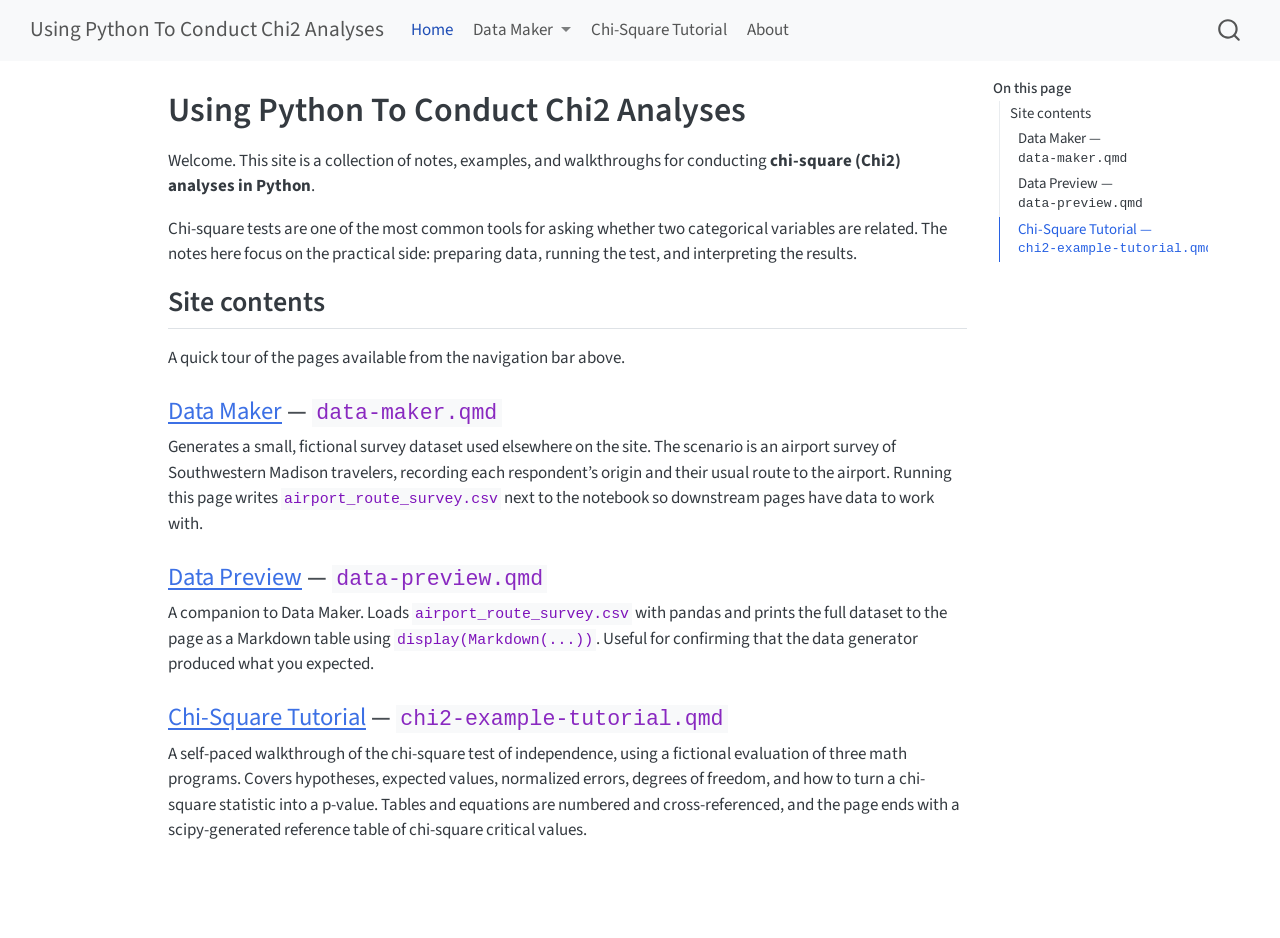
==== index.html @ 6bb022f2 "Built site for gh-pages" ====
<!DOCTYPE html>
<html xmlns="http://www.w3.org/1999/xhtml" lang="en" xml:lang="en"><head>

<meta charset="utf-8">
<meta name="generator" content="quarto-1.6.39">

<meta name="viewport" content="width=device-width, initial-scale=1.0, user-scalable=yes">


<title>Using Python To Conduct Chi2 Analyses</title>
<style>
code{white-space: pre-wrap;}
span.smallcaps{font-variant: small-caps;}
div.columns{display: flex; gap: min(4vw, 1.5em);}
div.column{flex: auto; overflow-x: auto;}
div.hanging-indent{margin-left: 1.5em; text-indent: -1.5em;}
ul.task-list{list-style: none;}
ul.task-list li input[type="checkbox"] {
  width: 0.8em;
  margin: 0 0.8em 0.2em -1em; /* quarto-specific, see https://github.com/quarto-dev/quarto-cli/issues/4556 */ 
  vertical-align: middle;
}
</style>


<script src="site_libs/quarto-nav/quarto-nav.js"></script>
<script src="site_libs/quarto-nav/headroom.min.js"></script>
<script src="site_libs/clipboard/clipboard.min.js"></script>
<script src="site_libs/quarto-search/autocomplete.umd.js"></script>
<script src="site_libs/quarto-search/fuse.min.js"></script>
<script src="site_libs/quarto-search/quarto-search.js"></script>
<meta name="quarto:offset" content="./">
<script src="site_libs/quarto-html/quarto.js"></script>
<script src="site_libs/quarto-html/popper.min.js"></script>
<script src="site_libs/quarto-html/tippy.umd.min.js"></script>
<script src="site_libs/quarto-html/anchor.min.js"></script>
<link href="site_libs/quarto-html/tippy.css" rel="stylesheet">
<link href="site_libs/quarto-html/quarto-syntax-highlighting-e26003cea8cd680ca0c55a263523d882.css" rel="stylesheet" id="quarto-text-highlighting-styles">
<script src="site_libs/bootstrap/bootstrap.min.js"></script>
<link href="site_libs/bootstrap/bootstrap-icons.css" rel="stylesheet">
<link href="site_libs/bootstrap/bootstrap-6bd9cfa162949bde0a231f530c97869d.min.css" rel="stylesheet" append-hash="true" id="quarto-bootstrap" data-mode="light">
<script id="quarto-search-options" type="application/json">{
  "location": "navbar",
  "copy-button": false,
  "collapse-after": 3,
  "panel-placement": "end",
  "type": "overlay",
  "limit": 50,
  "keyboard-shortcut": [
    "f",
    "/",
    "s"
  ],
  "show-item-context": false,
  "language": {
    "search-no-results-text": "No results",
    "search-matching-documents-text": "matching documents",
    "search-copy-link-title": "Copy link to search",
    "search-hide-matches-text": "Hide additional matches",
    "search-more-match-text": "more match in this document",
    "search-more-matches-text": "more matches in this document",
    "search-clear-button-title": "Clear",
    "search-text-placeholder": "",
    "search-detached-cancel-button-title": "Cancel",
    "search-submit-button-title": "Submit",
    "search-label": "Search"
  }
}</script>


<link rel="stylesheet" href="styles.css">
</head>

<body class="nav-fixed">

<div id="quarto-search-results"></div>
  <header id="quarto-header" class="headroom fixed-top">
    <nav class="navbar navbar-expand-lg " data-bs-theme="dark">
      <div class="navbar-container container-fluid">
      <div class="navbar-brand-container mx-auto">
    <a class="navbar-brand" href="./index.html">
    <span class="navbar-title">Using Python To Conduct Chi2 Analyses</span>
    </a>
  </div>
            <div id="quarto-search" class="" title="Search"></div>
          <button class="navbar-toggler" type="button" data-bs-toggle="collapse" data-bs-target="#navbarCollapse" aria-controls="navbarCollapse" role="menu" aria-expanded="false" aria-label="Toggle navigation" onclick="if (window.quartoToggleHeadroom) { window.quartoToggleHeadroom(); }">
  <span class="navbar-toggler-icon"></span>
</button>
          <div class="collapse navbar-collapse" id="navbarCollapse">
            <ul class="navbar-nav navbar-nav-scroll me-auto">
  <li class="nav-item">
    <a class="nav-link active" href="./index.html" aria-current="page"> 
<span class="menu-text">Home</span></a>
  </li>  
  <li class="nav-item dropdown ">
    <a class="nav-link dropdown-toggle" href="#" id="nav-menu-data-maker" role="link" data-bs-toggle="dropdown" aria-expanded="false">
 <span class="menu-text">Data Maker</span>
    </a>
    <ul class="dropdown-menu" aria-labelledby="nav-menu-data-maker">    
        <li>
    <a class="dropdown-item" href="./data-maker.html">
 <span class="dropdown-text">Data Maker</span></a>
  </li>  
        <li>
    <a class="dropdown-item" href="./data-preview.html">
 <span class="dropdown-text">Data Preview</span></a>
  </li>  
    </ul>
  </li>
  <li class="nav-item">
    <a class="nav-link" href="./chi2-example-tutorial.html"> 
<span class="menu-text">Chi-Square Tutorial</span></a>
  </li>  
  <li class="nav-item">
    <a class="nav-link" href="./about.html"> 
<span class="menu-text">About</span></a>
  </li>  
</ul>
          </div> <!-- /navcollapse -->
            <div class="quarto-navbar-tools">
</div>
      </div> <!-- /container-fluid -->
    </nav>
</header>
<!-- content -->
<div id="quarto-content" class="quarto-container page-columns page-rows-contents page-layout-article page-navbar">
<!-- sidebar -->
<!-- margin-sidebar -->
    <div id="quarto-margin-sidebar" class="sidebar margin-sidebar">
        <nav id="TOC" role="doc-toc" class="toc-active">
    <h2 id="toc-title">On this page</h2>
   
  <ul>
  <li><a href="#site-contents" id="toc-site-contents" class="nav-link active" data-scroll-target="#site-contents">Site contents</a>
  <ul class="collapse">
  <li><a href="#data-maker-data-maker.qmd" id="toc-data-maker-data-maker.qmd" class="nav-link" data-scroll-target="#data-maker-data-maker.qmd">Data Maker — <code>data-maker.qmd</code></a></li>
  <li><a href="#data-preview-data-preview.qmd" id="toc-data-preview-data-preview.qmd" class="nav-link" data-scroll-target="#data-preview-data-preview.qmd">Data Preview — <code>data-preview.qmd</code></a></li>
  <li><a href="#chi-square-tutorial-chi2-example-tutorial.qmd" id="toc-chi-square-tutorial-chi2-example-tutorial.qmd" class="nav-link" data-scroll-target="#chi-square-tutorial-chi2-example-tutorial.qmd">Chi-Square Tutorial — <code>chi2-example-tutorial.qmd</code></a></li>
  </ul></li>
  </ul>
</nav>
    </div>
<!-- main -->
<main class="content" id="quarto-document-content">

<header id="title-block-header" class="quarto-title-block default">
<div class="quarto-title">
<h1 class="title">Using Python To Conduct Chi2 Analyses</h1>
</div>



<div class="quarto-title-meta">

    
  
    
  </div>
  


</header>


<p>Welcome. This site is a collection of notes, examples, and walkthroughs for conducting <strong>chi-square (Chi2) analyses in Python</strong>.</p>
<p>Chi-square tests are one of the most common tools for asking whether two categorical variables are related. The notes here focus on the practical side: preparing data, running the test, and interpreting the results.</p>
<section id="site-contents" class="level2">
<h2 class="anchored" data-anchor-id="site-contents">Site contents</h2>
<p>A quick tour of the pages available from the navigation bar above.</p>
<section id="data-maker-data-maker.qmd" class="level3">
<h3 class="anchored" data-anchor-id="data-maker-data-maker.qmd"><a href="./data-maker.html">Data Maker</a> — <code>data-maker.qmd</code></h3>
<p>Generates a small, fictional survey dataset used elsewhere on the site. The scenario is an airport survey of Southwestern Madison travelers, recording each respondent’s origin and their usual route to the airport. Running this page writes <code>airport_route_survey.csv</code> next to the notebook so downstream pages have data to work with.</p>
</section>
<section id="data-preview-data-preview.qmd" class="level3">
<h3 class="anchored" data-anchor-id="data-preview-data-preview.qmd"><a href="./data-preview.html">Data Preview</a> — <code>data-preview.qmd</code></h3>
<p>A companion to Data Maker. Loads <code>airport_route_survey.csv</code> with pandas and prints the full dataset to the page as a Markdown table using <code>display(Markdown(...))</code>. Useful for confirming that the data generator produced what you expected.</p>
</section>
<section id="chi-square-tutorial-chi2-example-tutorial.qmd" class="level3">
<h3 class="anchored" data-anchor-id="chi-square-tutorial-chi2-example-tutorial.qmd"><a href="./chi2-example-tutorial.html">Chi-Square Tutorial</a> — <code>chi2-example-tutorial.qmd</code></h3>
<p>A self-paced walkthrough of the chi-square test of independence, using a fictional evaluation of three math programs. Covers hypotheses, expected values, normalized errors, degrees of freedom, and how to turn a chi-square statistic into a p-value. Tables and equations are numbered and cross-referenced, and the page ends with a scipy-generated reference table of chi-square critical values.</p>


</section>
</section>

</main> <!-- /main -->
<script id="quarto-html-after-body" type="application/javascript">
window.document.addEventListener("DOMContentLoaded", function (event) {
  const toggleBodyColorMode = (bsSheetEl) => {
    const mode = bsSheetEl.getAttribute("data-mode");
    const bodyEl = window.document.querySelector("body");
    if (mode === "dark") {
      bodyEl.classList.add("quarto-dark");
      bodyEl.classList.remove("quarto-light");
    } else {
      bodyEl.classList.add("quarto-light");
      bodyEl.classList.remove("quarto-dark");
    }
  }
  const toggleBodyColorPrimary = () => {
    const bsSheetEl = window.document.querySelector("link#quarto-bootstrap");
    if (bsSheetEl) {
      toggleBodyColorMode(bsSheetEl);
    }
  }
  toggleBodyColorPrimary();  
  const icon = "";
  const anchorJS = new window.AnchorJS();
  anchorJS.options = {
    placement: 'right',
    icon: icon
  };
  anchorJS.add('.anchored');
  const isCodeAnnotation = (el) => {
    for (const clz of el.classList) {
      if (clz.startsWith('code-annotation-')) {                     
        return true;
      }
    }
    return false;
  }
  const onCopySuccess = function(e) {
    // button target
    const button = e.trigger;
    // don't keep focus
    button.blur();
    // flash "checked"
    button.classList.add('code-copy-button-checked');
    var currentTitle = button.getAttribute("title");
    button.setAttribute("title", "Copied!");
    let tooltip;
    if (window.bootstrap) {
      button.setAttribute("data-bs-toggle", "tooltip");
      button.setAttribute("data-bs-placement", "left");
      button.setAttribute("data-bs-title", "Copied!");
      tooltip = new bootstrap.Tooltip(button, 
        { trigger: "manual", 
          customClass: "code-copy-button-tooltip",
          offset: [0, -8]});
      tooltip.show();    
    }
    setTimeout(function() {
      if (tooltip) {
        tooltip.hide();
        button.removeAttribute("data-bs-title");
        button.removeAttribute("data-bs-toggle");
        button.removeAttribute("data-bs-placement");
      }
      button.setAttribute("title", currentTitle);
      button.classList.remove('code-copy-button-checked');
    }, 1000);
    // clear code selection
    e.clearSelection();
  }
  const getTextToCopy = function(trigger) {
      const codeEl = trigger.previousElementSibling.cloneNode(true);
      for (const childEl of codeEl.children) {
        if (isCodeAnnotation(childEl)) {
          childEl.remove();
        }
      }
      return codeEl.innerText;
  }
  const clipboard = new window.ClipboardJS('.code-copy-button:not([data-in-quarto-modal])', {
    text: getTextToCopy
  });
  clipboard.on('success', onCopySuccess);
  if (window.document.getElementById('quarto-embedded-source-code-modal')) {
    const clipboardModal = new window.ClipboardJS('.code-copy-button[data-in-quarto-modal]', {
      text: getTextToCopy,
      container: window.document.getElementById('quarto-embedded-source-code-modal')
    });
    clipboardModal.on('success', onCopySuccess);
  }
    var localhostRegex = new RegExp(/^(?:http|https):\/\/localhost\:?[0-9]*\//);
    var mailtoRegex = new RegExp(/^mailto:/);
      var filterRegex = new RegExp('/' + window.location.host + '/');
    var isInternal = (href) => {
        return filterRegex.test(href) || localhostRegex.test(href) || mailtoRegex.test(href);
    }
    // Inspect non-navigation links and adorn them if external
 	var links = window.document.querySelectorAll('a[href]:not(.nav-link):not(.navbar-brand):not(.toc-action):not(.sidebar-link):not(.sidebar-item-toggle):not(.pagination-link):not(.no-external):not([aria-hidden]):not(.dropdown-item):not(.quarto-navigation-tool):not(.about-link)');
    for (var i=0; i<links.length; i++) {
      const link = links[i];
      if (!isInternal(link.href)) {
        // undo the damage that might have been done by quarto-nav.js in the case of
        // links that we want to consider external
        if (link.dataset.originalHref !== undefined) {
          link.href = link.dataset.originalHref;
        }
      }
    }
  function tippyHover(el, contentFn, onTriggerFn, onUntriggerFn) {
    const config = {
      allowHTML: true,
      maxWidth: 500,
      delay: 100,
      arrow: false,
      appendTo: function(el) {
          return el.parentElement;
      },
      interactive: true,
      interactiveBorder: 10,
      theme: 'quarto',
      placement: 'bottom-start',
    };
    if (contentFn) {
      config.content = contentFn;
    }
    if (onTriggerFn) {
      config.onTrigger = onTriggerFn;
    }
    if (onUntriggerFn) {
      config.onUntrigger = onUntriggerFn;
    }
    window.tippy(el, config); 
  }
  const noterefs = window.document.querySelectorAll('a[role="doc-noteref"]');
  for (var i=0; i<noterefs.length; i++) {
    const ref = noterefs[i];
    tippyHover(ref, function() {
      // use id or data attribute instead here
      let href = ref.getAttribute('data-footnote-href') || ref.getAttribute('href');
      try { href = new URL(href).hash; } catch {}
      const id = href.replace(/^#\/?/, "");
      const note = window.document.getElementById(id);
      if (note) {
        return note.innerHTML;
      } else {
        return "";
      }
    });
  }
  const xrefs = window.document.querySelectorAll('a.quarto-xref');
  const processXRef = (id, note) => {
    // Strip column container classes
    const stripColumnClz = (el) => {
      el.classList.remove("page-full", "page-columns");
      if (el.children) {
        for (const child of el.children) {
          stripColumnClz(child);
        }
      }
    }
    stripColumnClz(note)
    if (id === null || id.startsWith('sec-')) {
      // Special case sections, only their first couple elements
      const container = document.createElement("div");
      if (note.children && note.children.length > 2) {
        container.appendChild(note.children[0].cloneNode(true));
        for (let i = 1; i < note.children.length; i++) {
          const child = note.children[i];
          if (child.tagName === "P" && child.innerText === "") {
            continue;
          } else {
            container.appendChild(child.cloneNode(true));
            break;
          }
        }
        if (window.Quarto?.typesetMath) {
          window.Quarto.typesetMath(container);
        }
        return container.innerHTML
      } else {
        if (window.Quarto?.typesetMath) {
          window.Quarto.typesetMath(note);
        }
        return note.innerHTML;
      }
    } else {
      // Remove any anchor links if they are present
      const anchorLink = note.querySelector('a.anchorjs-link');
      if (anchorLink) {
        anchorLink.remove();
      }
      if (window.Quarto?.typesetMath) {
        window.Quarto.typesetMath(note);
      }
      if (note.classList.contains("callout")) {
        return note.outerHTML;
      } else {
        return note.innerHTML;
      }
    }
  }
  for (var i=0; i<xrefs.length; i++) {
    const xref = xrefs[i];
    tippyHover(xref, undefined, function(instance) {
      instance.disable();
      let url = xref.getAttribute('href');
      let hash = undefined; 
      if (url.startsWith('#')) {
        hash = url;
      } else {
        try { hash = new URL(url).hash; } catch {}
      }
      if (hash) {
        const id = hash.replace(/^#\/?/, "");
        const note = window.document.getElementById(id);
        if (note !== null) {
          try {
            const html = processXRef(id, note.cloneNode(true));
            instance.setContent(html);
          } finally {
            instance.enable();
            instance.show();
          }
        } else {
          // See if we can fetch this
          fetch(url.split('#')[0])
          .then(res => res.text())
          .then(html => {
            const parser = new DOMParser();
            const htmlDoc = parser.parseFromString(html, "text/html");
            const note = htmlDoc.getElementById(id);
            if (note !== null) {
              const html = processXRef(id, note);
              instance.setContent(html);
            } 
          }).finally(() => {
            instance.enable();
            instance.show();
          });
        }
      } else {
        // See if we can fetch a full url (with no hash to target)
        // This is a special case and we should probably do some content thinning / targeting
        fetch(url)
        .then(res => res.text())
        .then(html => {
          const parser = new DOMParser();
          const htmlDoc = parser.parseFromString(html, "text/html");
          const note = htmlDoc.querySelector('main.content');
          if (note !== null) {
            // This should only happen for chapter cross references
            // (since there is no id in the URL)
            // remove the first header
            if (note.children.length > 0 && note.children[0].tagName === "HEADER") {
              note.children[0].remove();
            }
            const html = processXRef(null, note);
            instance.setContent(html);
          } 
        }).finally(() => {
          instance.enable();
          instance.show();
        });
      }
    }, function(instance) {
    });
  }
      let selectedAnnoteEl;
      const selectorForAnnotation = ( cell, annotation) => {
        let cellAttr = 'data-code-cell="' + cell + '"';
        let lineAttr = 'data-code-annotation="' +  annotation + '"';
        const selector = 'span[' + cellAttr + '][' + lineAttr + ']';
        return selector;
      }
      const selectCodeLines = (annoteEl) => {
        const doc = window.document;
        const targetCell = annoteEl.getAttribute("data-target-cell");
        const targetAnnotation = annoteEl.getAttribute("data-target-annotation");
        const annoteSpan = window.document.querySelector(selectorForAnnotation(targetCell, targetAnnotation));
        const lines = annoteSpan.getAttribute("data-code-lines").split(",");
        const lineIds = lines.map((line) => {
          return targetCell + "-" + line;
        })
        let top = null;
        let height = null;
        let parent = null;
        if (lineIds.length > 0) {
            //compute the position of the single el (top and bottom and make a div)
            const el = window.document.getElementById(lineIds[0]);
            top = el.offsetTop;
            height = el.offsetHeight;
            parent = el.parentElement.parentElement;
          if (lineIds.length > 1) {
            const lastEl = window.document.getElementById(lineIds[lineIds.length - 1]);
            const bottom = lastEl.offsetTop + lastEl.offsetHeight;
            height = bottom - top;
          }
          if (top !== null && height !== null && parent !== null) {
            // cook up a div (if necessary) and position it 
            let div = window.document.getElementById("code-annotation-line-highlight");
            if (div === null) {
              div = window.document.createElement("div");
              div.setAttribute("id", "code-annotation-line-highlight");
              div.style.position = 'absolute';
              parent.appendChild(div);
            }
            div.style.top = top - 2 + "px";
            div.style.height = height + 4 + "px";
            div.style.left = 0;
            let gutterDiv = window.document.getElementById("code-annotation-line-highlight-gutter");
            if (gutterDiv === null) {
              gutterDiv = window.document.createElement("div");
              gutterDiv.setAttribute("id", "code-annotation-line-highlight-gutter");
              gutterDiv.style.position = 'absolute';
              const codeCell = window.document.getElementById(targetCell);
              const gutter = codeCell.querySelector('.code-annotation-gutter');
              gutter.appendChild(gutterDiv);
            }
            gutterDiv.style.top = top - 2 + "px";
            gutterDiv.style.height = height + 4 + "px";
          }
          selectedAnnoteEl = annoteEl;
        }
      };
      const unselectCodeLines = () => {
        const elementsIds = ["code-annotation-line-highlight", "code-annotation-line-highlight-gutter"];
        elementsIds.forEach((elId) => {
          const div = window.document.getElementById(elId);
          if (div) {
            div.remove();
          }
        });
        selectedAnnoteEl = undefined;
      };
        // Handle positioning of the toggle
    window.addEventListener(
      "resize",
      throttle(() => {
        elRect = undefined;
        if (selectedAnnoteEl) {
          selectCodeLines(selectedAnnoteEl);
        }
      }, 10)
    );
    function throttle(fn, ms) {
    let throttle = false;
    let timer;
      return (...args) => {
        if(!throttle) { // first call gets through
            fn.apply(this, args);
            throttle = true;
        } else { // all the others get throttled
            if(timer) clearTimeout(timer); // cancel #2
            timer = setTimeout(() => {
              fn.apply(this, args);
              timer = throttle = false;
            }, ms);
        }
      };
    }
      // Attach click handler to the DT
      const annoteDls = window.document.querySelectorAll('dt[data-target-cell]');
      for (const annoteDlNode of annoteDls) {
        annoteDlNode.addEventListener('click', (event) => {
          const clickedEl = event.target;
          if (clickedEl !== selectedAnnoteEl) {
            unselectCodeLines();
            const activeEl = window.document.querySelector('dt[data-target-cell].code-annotation-active');
            if (activeEl) {
              activeEl.classList.remove('code-annotation-active');
            }
            selectCodeLines(clickedEl);
            clickedEl.classList.add('code-annotation-active');
          } else {
            // Unselect the line
            unselectCodeLines();
            clickedEl.classList.remove('code-annotation-active');
          }
        });
      }
  const findCites = (el) => {
    const parentEl = el.parentElement;
    if (parentEl) {
      const cites = parentEl.dataset.cites;
      if (cites) {
        return {
          el,
          cites: cites.split(' ')
        };
      } else {
        return findCites(el.parentElement)
      }
    } else {
      return undefined;
    }
  };
  var bibliorefs = window.document.querySelectorAll('a[role="doc-biblioref"]');
  for (var i=0; i<bibliorefs.length; i++) {
    const ref = bibliorefs[i];
    const citeInfo = findCites(ref);
    if (citeInfo) {
      tippyHover(citeInfo.el, function() {
        var popup = window.document.createElement('div');
        citeInfo.cites.forEach(function(cite) {
          var citeDiv = window.document.createElement('div');
          citeDiv.classList.add('hanging-indent');
          citeDiv.classList.add('csl-entry');
          var biblioDiv = window.document.getElementById('ref-' + cite);
          if (biblioDiv) {
            citeDiv.innerHTML = biblioDiv.innerHTML;
          }
          popup.appendChild(citeDiv);
        });
        return popup.innerHTML;
      });
    }
  }
});
</script>
</div> <!-- /content -->




</body></html>
---- site_libs/quarto-html/tippy.css ----
.tippy-box[data-animation=fade][data-state=hidden]{opacity:0}[data-tippy-root]{max-width:calc(100vw - 10px)}.tippy-box{position:relative;background-color:#333;color:#fff;border-radius:4px;font-size:14px;line-height:1.4;white-space:normal;outline:0;transition-property:transform,visibility,opacity}.tippy-box[data-placement^=top]>.tippy-arrow{bottom:0}.tippy-box[data-placement^=top]>.tippy-arrow:before{bottom:-7px;left:0;border-width:8px 8px 0;border-top-color:initial;transform-origin:center top}.tippy-box[data-placement^=bottom]>.tippy-arrow{top:0}.tippy-box[data-placement^=bottom]>.tippy-arrow:before{top:-7px;left:0;border-width:0 8px 8px;border-bottom-color:initial;transform-origin:center bottom}.tippy-box[data-placement^=left]>.tippy-arrow{right:0}.tippy-box[data-placement^=left]>.tippy-arrow:before{border-width:8px 0 8px 8px;border-left-color:initial;right:-7px;transform-origin:center left}.tippy-box[data-placement^=right]>.tippy-arrow{left:0}.tippy-box[data-placement^=right]>.tippy-arrow:before{left:-7px;border-width:8px 8px 8px 0;border-right-color:initial;transform-origin:center right}.tippy-box[data-inertia][data-state=visible]{transition-timing-function:cubic-bezier(.54,1.5,.38,1.11)}.tippy-arrow{width:16px;height:16px;color:#333}.tippy-arrow:before{content:"";position:absolute;border-color:transparent;border-style:solid}.tippy-content{position:relative;padding:5px 9px;z-index:1}
---- site_libs/quarto-html/quarto-syntax-highlighting-e26003cea8cd680ca0c55a263523d882.css ----
/* quarto syntax highlight colors */
:root {
  --quarto-hl-ot-color: #003B4F;
  --quarto-hl-at-color: #657422;
  --quarto-hl-ss-color: #20794D;
  --quarto-hl-an-color: #5E5E5E;
  --quarto-hl-fu-color: #4758AB;
  --quarto-hl-st-color: #20794D;
  --quarto-hl-cf-color: #003B4F;
  --quarto-hl-op-color: #5E5E5E;
  --quarto-hl-er-color: #AD0000;
  --quarto-hl-bn-color: #AD0000;
  --quarto-hl-al-color: #AD0000;
  --quarto-hl-va-color: #111111;
  --quarto-hl-bu-color: inherit;
  --quarto-hl-ex-color: inherit;
  --quarto-hl-pp-color: #AD0000;
  --quarto-hl-in-color: #5E5E5E;
  --quarto-hl-vs-color: #20794D;
  --quarto-hl-wa-color: #5E5E5E;
  --quarto-hl-do-color: #5E5E5E;
  --quarto-hl-im-color: #00769E;
  --quarto-hl-ch-color: #20794D;
  --quarto-hl-dt-color: #AD0000;
  --quarto-hl-fl-color: #AD0000;
  --quarto-hl-co-color: #5E5E5E;
  --quarto-hl-cv-color: #5E5E5E;
  --quarto-hl-cn-color: #8f5902;
  --quarto-hl-sc-color: #5E5E5E;
  --quarto-hl-dv-color: #AD0000;
  --quarto-hl-kw-color: #003B4F;
}

/* other quarto variables */
:root {
  --quarto-font-monospace: SFMono-Regular, Menlo, Monaco, Consolas, "Liberation Mono", "Courier New", monospace;
}

pre > code.sourceCode > span {
  color: #003B4F;
}

code span {
  color: #003B4F;
}

code.sourceCode > span {
  color: #003B4F;
}

div.sourceCode,
div.sourceCode pre.sourceCode {
  color: #003B4F;
}

code span.ot {
  color: #003B4F;
  font-style: inherit;
}

code span.at {
  color: #657422;
  font-style: inherit;
}

code span.ss {
  color: #20794D;
  font-style: inherit;
}

code span.an {
  color: #5E5E5E;
  font-style: inherit;
}

code span.fu {
  color: #4758AB;
  font-style: inherit;
}

code span.st {
  color: #20794D;
  font-style: inherit;
}

code span.cf {
  color: #003B4F;
  font-weight: bold;
  font-style: inherit;
}

code span.op {
  color: #5E5E5E;
  font-style: inherit;
}

code span.er {
  color: #AD0000;
  font-style: inherit;
}

code span.bn {
  color: #AD0000;
  font-style: inherit;
}

code span.al {
  color: #AD0000;
  font-style: inherit;
}

code span.va {
  color: #111111;
  font-style: inherit;
}

code span.bu {
  font-style: inherit;
}

code span.ex {
  font-style: inherit;
}

code span.pp {
  color: #AD0000;
  font-style: inherit;
}

code span.in {
  color: #5E5E5E;
  font-style: inherit;
}

code span.vs {
  color: #20794D;
  font-style: inherit;
}

code span.wa {
  color: #5E5E5E;
  font-style: italic;
}

code span.do {
  color: #5E5E5E;
  font-style: italic;
}

code span.im {
  color: #00769E;
  font-style: inherit;
}

code span.ch {
  color: #20794D;
  font-style: inherit;
}

code span.dt {
  color: #AD0000;
  font-style: inherit;
}

code span.fl {
  color: #AD0000;
  font-style: inherit;
}

code span.co {
  color: #5E5E5E;
  font-style: inherit;
}

code span.cv {
  color: #5E5E5E;
  font-style: italic;
}

code span.cn {
  color: #8f5902;
  font-style: inherit;
}

code span.sc {
  color: #5E5E5E;
  font-style: inherit;
}

code span.dv {
  color: #AD0000;
  font-style: inherit;
}

code span.kw {
  color: #003B4F;
  font-weight: bold;
  font-style: inherit;
}

.prevent-inlining {
  content: "</";
}

/*# sourceMappingURL=e90e9ab646ea9b1aaa61e089606e0f97.css.map */
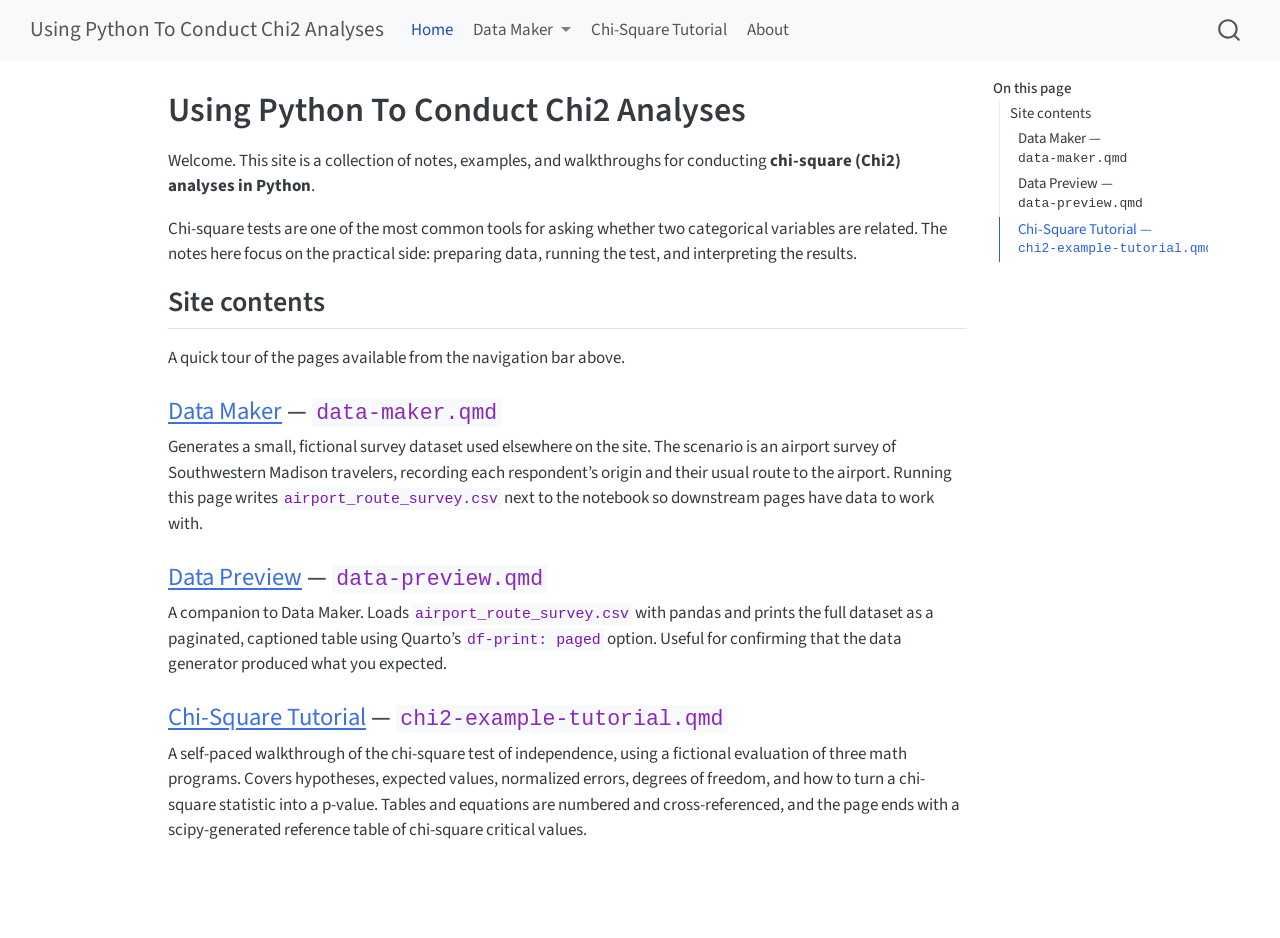
==== commit 01ca57b0: "Built site for gh-pages" ====
--- a/index.html
+++ b/index.html
@@ -173,7 +173,7 @@
 </section>
 <section id="data-preview-data-preview.qmd" class="level3">
 <h3 class="anchored" data-anchor-id="data-preview-data-preview.qmd"><a href="./data-preview.html">Data Preview</a> — <code>data-preview.qmd</code></h3>
-<p>A companion to Data Maker. Loads <code>airport_route_survey.csv</code> with pandas and prints the full dataset to the page as a Markdown table using <code>display(Markdown(...))</code>. Useful for confirming that the data generator produced what you expected.</p>
+<p>A companion to Data Maker. Loads <code>airport_route_survey.csv</code> with pandas and prints the full dataset as a paginated, captioned table using Quarto’s <code>df-print: paged</code> option. Useful for confirming that the data generator produced what you expected.</p>
 </section>
 <section id="chi-square-tutorial-chi2-example-tutorial.qmd" class="level3">
 <h3 class="anchored" data-anchor-id="chi-square-tutorial-chi2-example-tutorial.qmd"><a href="./chi2-example-tutorial.html">Chi-Square Tutorial</a> — <code>chi2-example-tutorial.qmd</code></h3>
@@ -274,7 +274,7 @@
   }
     var localhostRegex = new RegExp(/^(?:http|https):\/\/localhost\:?[0-9]*\//);
     var mailtoRegex = new RegExp(/^mailto:/);
-      var filterRegex = new RegExp('/' + window.location.host + '/');
+      var filterRegex = new RegExp("https:\/\/adamrossnelson\.github\.io\/airport-chi2\/");
     var isInternal = (href) => {
         return filterRegex.test(href) || localhostRegex.test(href) || mailtoRegex.test(href);
     }
--- a/styles.css
+++ b/styles.css
@@ -0,0 +1,12 @@
+/* css styles */
+
+.ring-green, .ring-red, .ring-blue, .ring-gold {
+  border-radius: 999px;
+  padding: 0 0.45em;
+  border: 3px solid;
+}
+.ring-green { border-color: #4caf50; }
+.ring-red   { border-color: #c62828; }
+.ring-blue  { border-color: #1e4e8c; }
+.ring-gold  { border-color: #f4b400; }
+
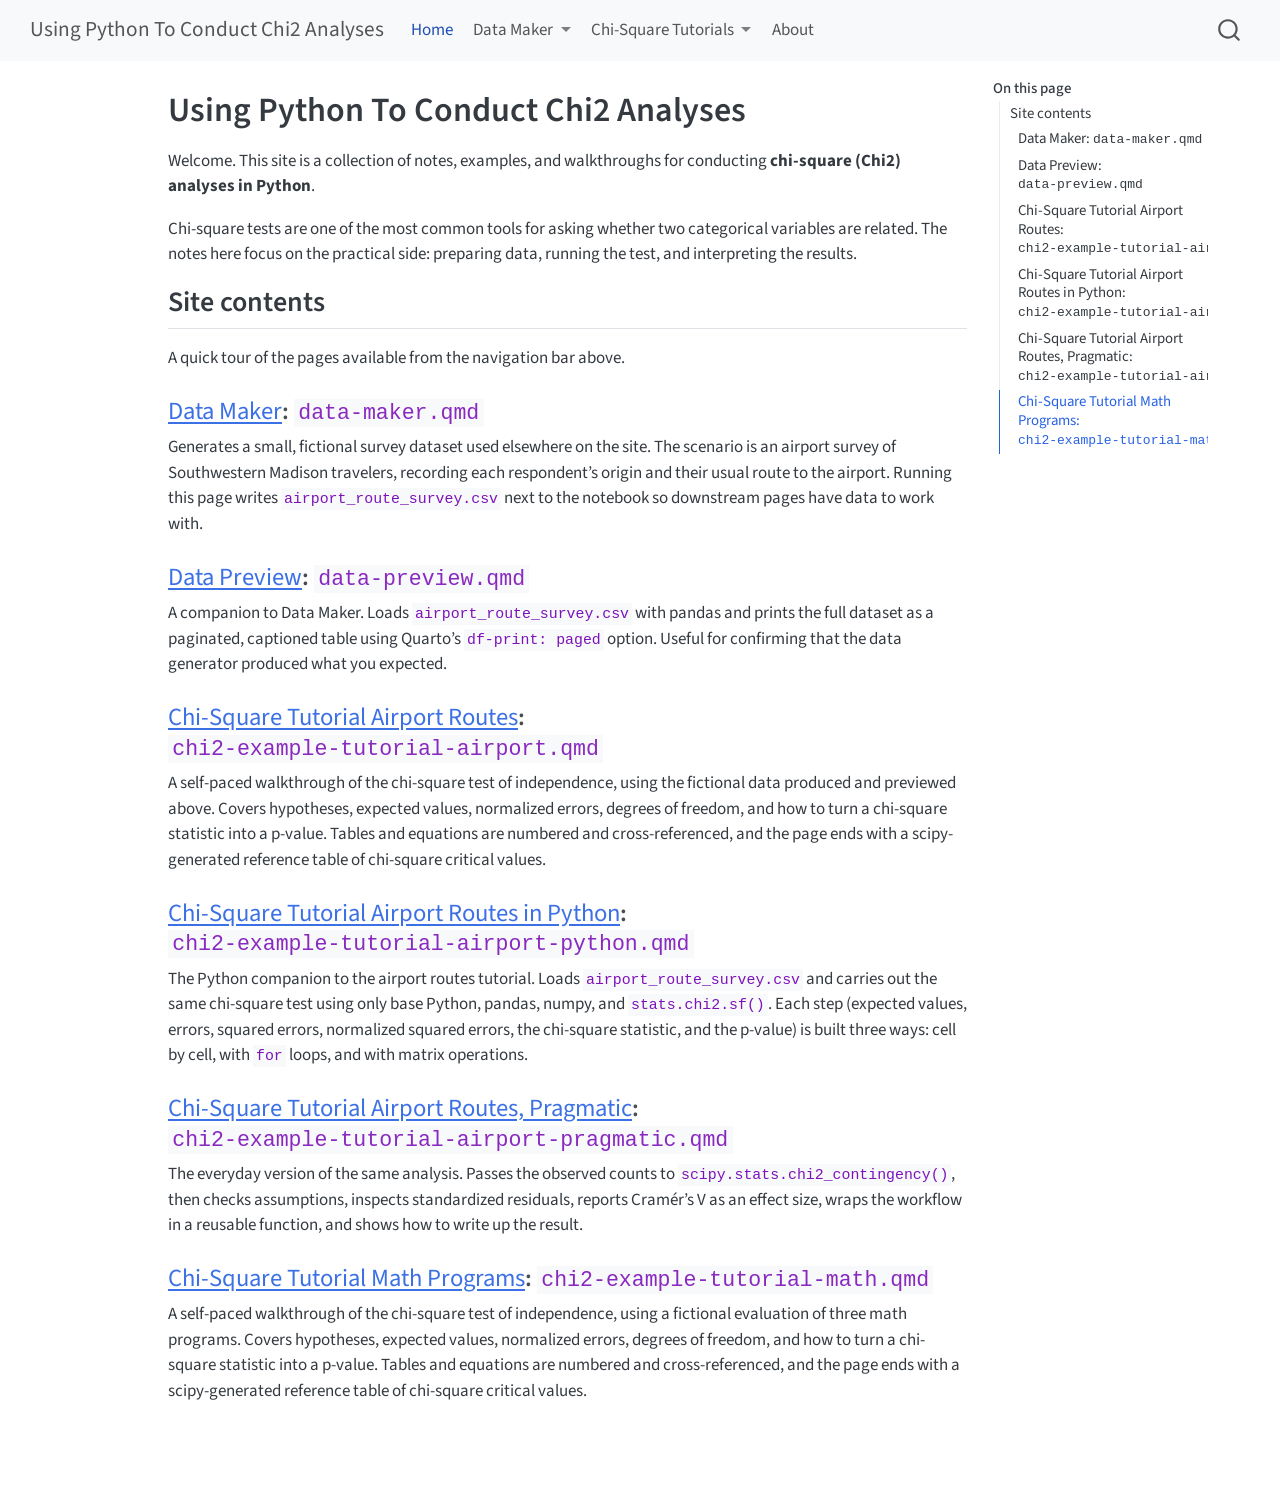
==== commit c821b929: "Built site for gh-pages" ====
--- a/index.html
+++ b/index.html
@@ -107,10 +107,29 @@
   </li>  
     </ul>
   </li>
-  <li class="nav-item">
-    <a class="nav-link" href="./chi2-example-tutorial.html"> 
-<span class="menu-text">Chi-Square Tutorial</span></a>
-  </li>  
+  <li class="nav-item dropdown ">
+    <a class="nav-link dropdown-toggle" href="#" id="nav-menu-chi-square-tutorials" role="link" data-bs-toggle="dropdown" aria-expanded="false">
+ <span class="menu-text">Chi-Square Tutorials</span>
+    </a>
+    <ul class="dropdown-menu" aria-labelledby="nav-menu-chi-square-tutorials">    
+        <li>
+    <a class="dropdown-item" href="./chi2-example-tutorial-airport.html">
+ <span class="dropdown-text">Airport Routes</span></a>
+  </li>  
+        <li>
+    <a class="dropdown-item" href="./chi2-example-tutorial-airport-python.html">
+ <span class="dropdown-text">Airport Routes in Python</span></a>
+  </li>  
+        <li>
+    <a class="dropdown-item" href="./chi2-example-tutorial-airport-pragmatic.html">
+ <span class="dropdown-text">Airport Routes, Pragmatic</span></a>
+  </li>  
+        <li>
+    <a class="dropdown-item" href="./chi2-example-tutorial-math.html">
+ <span class="dropdown-text">Math Programs</span></a>
+  </li>  
+    </ul>
+  </li>
   <li class="nav-item">
     <a class="nav-link" href="./about.html"> 
 <span class="menu-text">About</span></a>
@@ -133,9 +152,12 @@
   <ul>
   <li><a href="#site-contents" id="toc-site-contents" class="nav-link active" data-scroll-target="#site-contents">Site contents</a>
   <ul class="collapse">
-  <li><a href="#data-maker-data-maker.qmd" id="toc-data-maker-data-maker.qmd" class="nav-link" data-scroll-target="#data-maker-data-maker.qmd">Data Maker — <code>data-maker.qmd</code></a></li>
-  <li><a href="#data-preview-data-preview.qmd" id="toc-data-preview-data-preview.qmd" class="nav-link" data-scroll-target="#data-preview-data-preview.qmd">Data Preview — <code>data-preview.qmd</code></a></li>
-  <li><a href="#chi-square-tutorial-chi2-example-tutorial.qmd" id="toc-chi-square-tutorial-chi2-example-tutorial.qmd" class="nav-link" data-scroll-target="#chi-square-tutorial-chi2-example-tutorial.qmd">Chi-Square Tutorial — <code>chi2-example-tutorial.qmd</code></a></li>
+  <li><a href="#data-maker-data-maker.qmd" id="toc-data-maker-data-maker.qmd" class="nav-link" data-scroll-target="#data-maker-data-maker.qmd">Data Maker: <code>data-maker.qmd</code></a></li>
+  <li><a href="#data-preview-data-preview.qmd" id="toc-data-preview-data-preview.qmd" class="nav-link" data-scroll-target="#data-preview-data-preview.qmd">Data Preview: <code>data-preview.qmd</code></a></li>
+  <li><a href="#chi-square-tutorial-airport-routes-chi2-example-tutorial-airport.qmd" id="toc-chi-square-tutorial-airport-routes-chi2-example-tutorial-airport.qmd" class="nav-link" data-scroll-target="#chi-square-tutorial-airport-routes-chi2-example-tutorial-airport.qmd">Chi-Square Tutorial Airport Routes: <code>chi2-example-tutorial-airport.qmd</code></a></li>
+  <li><a href="#chi-square-tutorial-airport-routes-in-python-chi2-example-tutorial-airport-python.qmd" id="toc-chi-square-tutorial-airport-routes-in-python-chi2-example-tutorial-airport-python.qmd" class="nav-link" data-scroll-target="#chi-square-tutorial-airport-routes-in-python-chi2-example-tutorial-airport-python.qmd">Chi-Square Tutorial Airport Routes in Python: <code>chi2-example-tutorial-airport-python.qmd</code></a></li>
+  <li><a href="#chi-square-tutorial-airport-routes-pragmatic-chi2-example-tutorial-airport-pragmatic.qmd" id="toc-chi-square-tutorial-airport-routes-pragmatic-chi2-example-tutorial-airport-pragmatic.qmd" class="nav-link" data-scroll-target="#chi-square-tutorial-airport-routes-pragmatic-chi2-example-tutorial-airport-pragmatic.qmd">Chi-Square Tutorial Airport Routes, Pragmatic: <code>chi2-example-tutorial-airport-pragmatic.qmd</code></a></li>
+  <li><a href="#chi-square-tutorial-math-programs-chi2-example-tutorial-math.qmd" id="toc-chi-square-tutorial-math-programs-chi2-example-tutorial-math.qmd" class="nav-link" data-scroll-target="#chi-square-tutorial-math-programs-chi2-example-tutorial-math.qmd">Chi-Square Tutorial Math Programs: <code>chi2-example-tutorial-math.qmd</code></a></li>
   </ul></li>
   </ul>
 </nav>
@@ -168,15 +190,27 @@
 <h2 class="anchored" data-anchor-id="site-contents">Site contents</h2>
 <p>A quick tour of the pages available from the navigation bar above.</p>
 <section id="data-maker-data-maker.qmd" class="level3">
-<h3 class="anchored" data-anchor-id="data-maker-data-maker.qmd"><a href="./data-maker.html">Data Maker</a> — <code>data-maker.qmd</code></h3>
+<h3 class="anchored" data-anchor-id="data-maker-data-maker.qmd"><a href="./data-maker.html">Data Maker</a>: <code>data-maker.qmd</code></h3>
 <p>Generates a small, fictional survey dataset used elsewhere on the site. The scenario is an airport survey of Southwestern Madison travelers, recording each respondent’s origin and their usual route to the airport. Running this page writes <code>airport_route_survey.csv</code> next to the notebook so downstream pages have data to work with.</p>
 </section>
 <section id="data-preview-data-preview.qmd" class="level3">
-<h3 class="anchored" data-anchor-id="data-preview-data-preview.qmd"><a href="./data-preview.html">Data Preview</a> — <code>data-preview.qmd</code></h3>
+<h3 class="anchored" data-anchor-id="data-preview-data-preview.qmd"><a href="./data-preview.html">Data Preview</a>: <code>data-preview.qmd</code></h3>
 <p>A companion to Data Maker. Loads <code>airport_route_survey.csv</code> with pandas and prints the full dataset as a paginated, captioned table using Quarto’s <code>df-print: paged</code> option. Useful for confirming that the data generator produced what you expected.</p>
 </section>
-<section id="chi-square-tutorial-chi2-example-tutorial.qmd" class="level3">
-<h3 class="anchored" data-anchor-id="chi-square-tutorial-chi2-example-tutorial.qmd"><a href="./chi2-example-tutorial.html">Chi-Square Tutorial</a> — <code>chi2-example-tutorial.qmd</code></h3>
+<section id="chi-square-tutorial-airport-routes-chi2-example-tutorial-airport.qmd" class="level3">
+<h3 class="anchored" data-anchor-id="chi-square-tutorial-airport-routes-chi2-example-tutorial-airport.qmd"><a href="./chi2-example-tutorial-airport.html">Chi-Square Tutorial Airport Routes</a>: <code>chi2-example-tutorial-airport.qmd</code></h3>
+<p>A self-paced walkthrough of the chi-square test of independence, using the fictional data produced and previewed above. Covers hypotheses, expected values, normalized errors, degrees of freedom, and how to turn a chi-square statistic into a p-value. Tables and equations are numbered and cross-referenced, and the page ends with a scipy-generated reference table of chi-square critical values.</p>
+</section>
+<section id="chi-square-tutorial-airport-routes-in-python-chi2-example-tutorial-airport-python.qmd" class="level3">
+<h3 class="anchored" data-anchor-id="chi-square-tutorial-airport-routes-in-python-chi2-example-tutorial-airport-python.qmd"><a href="./chi2-example-tutorial-airport-python.html">Chi-Square Tutorial Airport Routes in Python</a>: <code>chi2-example-tutorial-airport-python.qmd</code></h3>
+<p>The Python companion to the airport routes tutorial. Loads <code>airport_route_survey.csv</code> and carries out the same chi-square test using only base Python, pandas, numpy, and <code>stats.chi2.sf()</code>. Each step (expected values, errors, squared errors, normalized squared errors, the chi-square statistic, and the p-value) is built three ways: cell by cell, with <code>for</code> loops, and with matrix operations.</p>
+</section>
+<section id="chi-square-tutorial-airport-routes-pragmatic-chi2-example-tutorial-airport-pragmatic.qmd" class="level3">
+<h3 class="anchored" data-anchor-id="chi-square-tutorial-airport-routes-pragmatic-chi2-example-tutorial-airport-pragmatic.qmd"><a href="./chi2-example-tutorial-airport-pragmatic.html">Chi-Square Tutorial Airport Routes, Pragmatic</a>: <code>chi2-example-tutorial-airport-pragmatic.qmd</code></h3>
+<p>The everyday version of the same analysis. Passes the observed counts to <code>scipy.stats.chi2_contingency()</code>, then checks assumptions, inspects standardized residuals, reports Cramér’s V as an effect size, wraps the workflow in a reusable function, and shows how to write up the result.</p>
+</section>
+<section id="chi-square-tutorial-math-programs-chi2-example-tutorial-math.qmd" class="level3">
+<h3 class="anchored" data-anchor-id="chi-square-tutorial-math-programs-chi2-example-tutorial-math.qmd"><a href="./chi2-example-tutorial-math.html">Chi-Square Tutorial Math Programs</a>: <code>chi2-example-tutorial-math.qmd</code></h3>
 <p>A self-paced walkthrough of the chi-square test of independence, using a fictional evaluation of three math programs. Covers hypotheses, expected values, normalized errors, degrees of freedom, and how to turn a chi-square statistic into a p-value. Tables and equations are numbered and cross-referenced, and the page ends with a scipy-generated reference table of chi-square critical values.</p>
 
 
